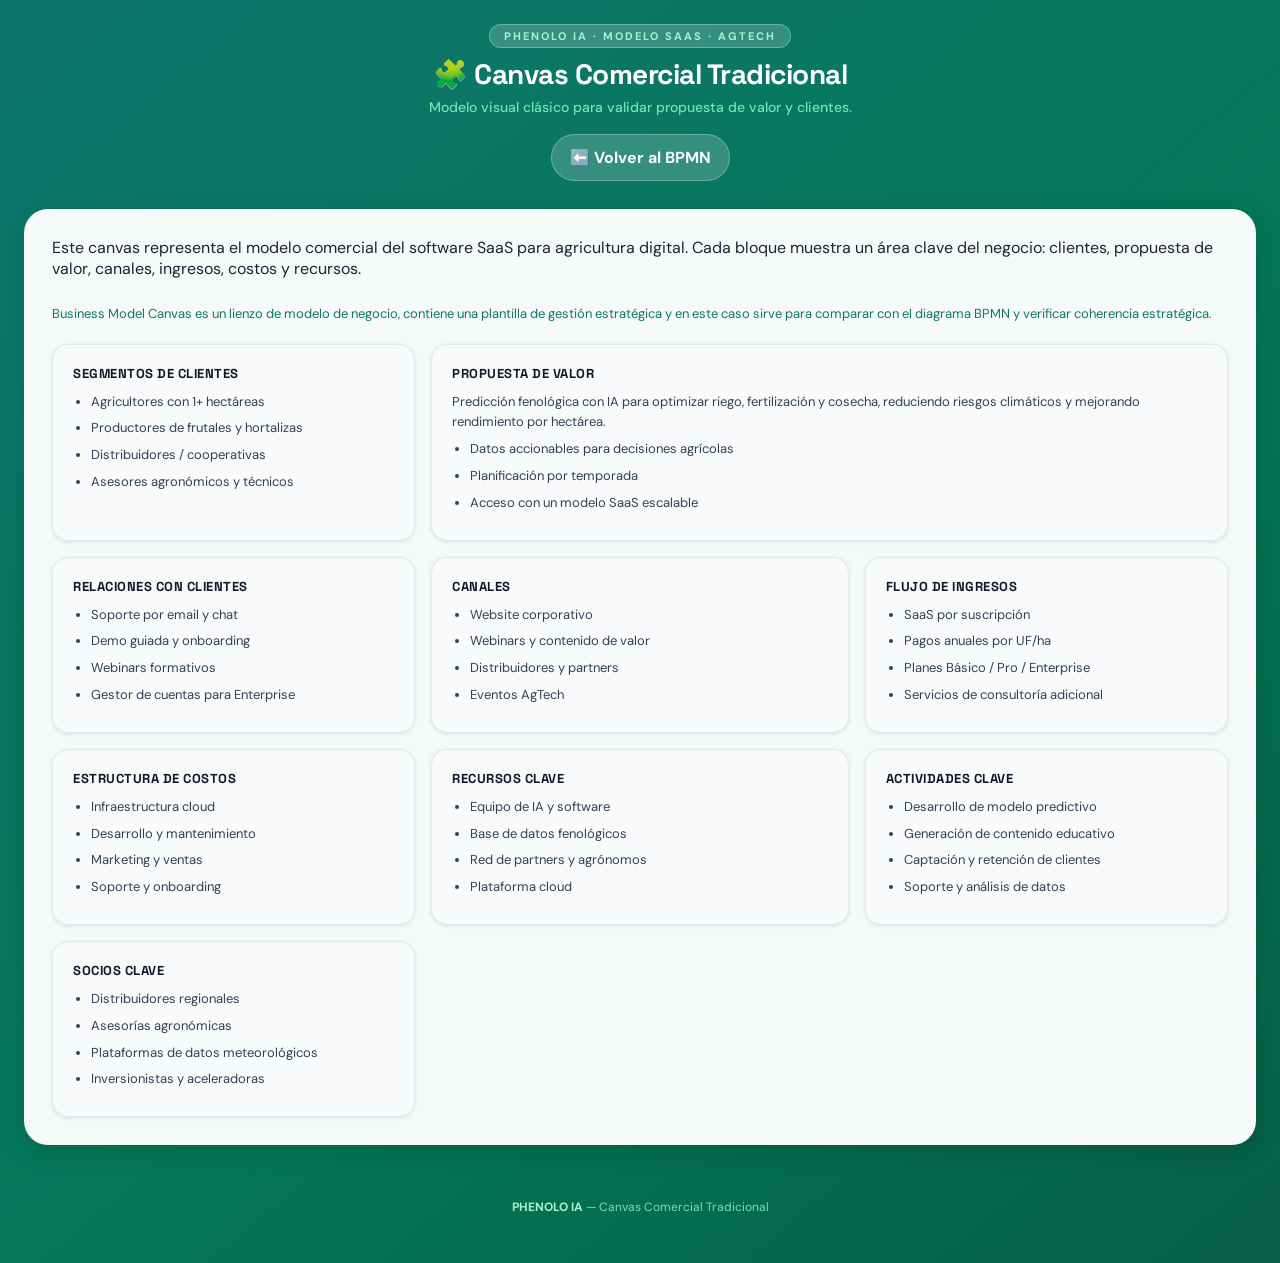
==== canvas.html @ 834e6bf3 "Agregar canvas comercial y actualizar estilos" ====
<!DOCTYPE html>
<html lang="es">
<head>
  <meta charset="UTF-8">
  <meta name="viewport" content="width=device-width, initial-scale=1.0">
  <title>PHENOLO IA — Canvas Comercial Tradicional</title>
  <link href="https://fonts.googleapis.com/css2?family=DM+Sans:wght@300;400;500;600;700&family=Space+Grotesk:wght@400;500;700&display=swap" rel="stylesheet">
  <link rel="stylesheet" href="index.css">
</head>
<body>

<header class="page-header">
  <div class="brand-tag">Phenolo IA · Modelo SaaS · AgTech</div>
  <h1>🧩 Canvas Comercial Tradicional</h1>
  <p class="subtitle">Modelo visual clásico para validar propuesta de valor y clientes.</p>
  <div class="page-actions">
    <a class="button" href="index.html">⬅️ Volver al BPMN</a>
  </div>
</header>

<main class="canvas-page">
  <div class="canvas-intro">
    <div>
      <p>Este canvas representa el modelo comercial del software SaaS para agricultura digital. Cada bloque muestra un área clave del negocio: clientes, propuesta de valor, canales, ingresos, costos y recursos.</p>
    </div>
    <div>
      <p class="canvas-note">Business Model Canvas es un lienzo de modelo de negocio, contiene una plantilla de gestión estratégica y en este caso sirve para comparar con el diagrama BPMN y verificar coherencia estratégica.</p>
    </div>
  </div>

  <div class="canvas-grid">
    <div class="canvas-block">
      <h2>Segmentos de clientes</h2>
      <ul>
        <li>Agricultores con 1+ hectáreas</li>
        <li>Productores de frutales y hortalizas</li>
        <li>Distribuidores / cooperativas</li>
        <li>Asesores agronómicos y técnicos</li>
      </ul>
    </div>
    <div class="canvas-block span-2">
      <h2>Propuesta de valor</h2>
      <p>Predicción fenológica con IA para optimizar riego, fertilización y cosecha, reduciendo riesgos climáticos y mejorando rendimiento por hectárea.</p>
      <ul>
        <li>Datos accionables para decisiones agrícolas</li>
        <li>Planificación por temporada</li>
        <li>Acceso con un modelo SaaS escalable</li>
      </ul>
    </div>
    <div class="canvas-block">
      <h2>Relaciones con clientes</h2>
      <ul>
        <li>Soporte por email y chat</li>
        <li>Demo guiada y onboarding</li>
        <li>Webinars formativos</li>
        <li>Gestor de cuentas para Enterprise</li>
      </ul>
    </div>

    <div class="canvas-block">
      <h2>Canales</h2>
      <ul>
        <li>Website corporativo</li>
        <li>Webinars y contenido de valor</li>
        <li>Distribuidores y partners</li>
        <li>Eventos AgTech</li>
      </ul>
    </div>
    <div class="canvas-block">
      <h2>Flujo de ingresos</h2>
      <ul>
        <li>SaaS por suscripción</li>
        <li>Pagos anuales por UF/ha</li>
        <li>Planes Básico / Pro / Enterprise</li>
        <li>Servicios de consultoría adicional</li>
      </ul>
    </div>
    <div class="canvas-block">
      <h2>Estructura de costos</h2>
      <ul>
        <li>Infraestructura cloud</li>
        <li>Desarrollo y mantenimiento</li>
        <li>Marketing y ventas</li>
        <li>Soporte y onboarding</li>
      </ul>
    </div>

    <div class="canvas-block">
      <h2>Recursos clave</h2>
      <ul>
        <li>Equipo de IA y software</li>
        <li>Base de datos fenológicos</li>
        <li>Red de partners y agrónomos</li>
        <li>Plataforma cloud</li>
      </ul>
    </div>
    <div class="canvas-block">
      <h2>Actividades clave</h2>
      <ul>
        <li>Desarrollo de modelo predictivo</li>
        <li>Generación de contenido educativo</li>
        <li>Captación y retención de clientes</li>
        <li>Soporte y análisis de datos</li>
      </ul>
    </div>
    <div class="canvas-block">
      <h2>Socios clave</h2>
      <ul>
        <li>Distribuidores regionales</li>
        <li>Asesorías agronómicas</li>
        <li>Plataformas de datos meteorológicos</li>
        <li>Inversionistas y aceleradoras</li>
      </ul>
    </div>
  </div>
</main>

<footer class="page-footer">
  <p><strong>PHENOLO IA</strong> — Canvas Comercial Tradicional</p>
</footer>

</body>
</html>
---- index.css ----
/* ============================================================
   PHENOLO IA — DIAGRAMA COMERCIAL SAAS
   Hoja de Estilos Principal
   ============================================================ */

/* ---- VARIABLES ---- */
:root {
  /* Colores por carril */
  --dir-bg: #e4f3f7;
  --dir-accent: #0d7a85;
  --dir-light: #f0f9fb;

  --mkt-bg: #fef6e4;
  --mkt-accent: #d97706;
  --mkt-light: #fffdf0;

  --cli-bg: #e6f2fb;
  --cli-accent: #2563eb;
  --cli-light: #f2f8fd;

  --cs-bg: #f0e8fa;
  --cs-accent: #7c3aed;
  --cs-light: #f8f3fc;

  --par-bg: #e6f7ee;
  --par-accent: #16a34a;
  --par-light: #f2fbf5;

  --canal-bg: #e0f4f1;
  --canal-accent: #0d7a85;
  --canal-light: #f0fbf9;

  /* Nodos */
  --node-radius: 8px;
  --shadow-sm: 0 1px 4px rgba(0,0,0,0.10);
  --shadow-md: 0 2px 10px rgba(0,0,0,0.13);
  --shadow-lg: 0 6px 24px rgba(0,0,0,0.15);

  /* Tipografía */
  --font-display: 'Space Grotesk', sans-serif;
  --font-body: 'DM Sans', sans-serif;
}

/* ---- RESET ---- */
*, *::before, *::after {
  box-sizing: border-box;
  margin: 0;
  padding: 0;
}

/* ============================================================
   GLOBAL
   ============================================================ */
body {
  font-family: var(--font-body);
  background: linear-gradient(140deg, #0f766e 0%, #047857 55%, #065f46 100%);
  min-height: 100vh;
  padding: 24px;
  color: #1a2535;
}

/* ============================================================
   CABECERA
   ============================================================ */
.page-header {
  text-align: center;
  margin-bottom: 28px;
}
.page-header .brand-tag {
  display: inline-block;
  background: rgba(255,255,255,0.18);
  color: #a7f3d0;
  font-size: 11px;
  font-weight: 700;
  letter-spacing: 2px;
  text-transform: uppercase;
  padding: 4px 14px;
  border-radius: 20px;
  margin-bottom: 10px;
  border: 1px solid rgba(167,243,208,0.4);
}
.page-header h1 {
  font-family: var(--font-display);
  font-size: 28px;
  color: #fff;
  letter-spacing: -0.5px;
  line-height: 1.2;
}
.page-header .subtitle {
  font-size: 14px;
  color: #6ee7b7;
  margin-top: 6px;
  font-weight: 500;
}
.page-actions {
  margin-top: 18px;
}
.button {
  display: inline-flex;
  align-items: center;
  justify-content: center;
  padding: 12px 18px;
  border-radius: 999px;
  background: rgba(255,255,255,0.18);
  color: #f8fafc;
  font-weight: 700;
  text-decoration: none;
  border: 1px solid rgba(255,255,255,0.28);
  transition: transform 0.2s ease, background 0.2s ease;
}
.button:hover {
  transform: translateY(-1px);
  background: rgba(255,255,255,0.28);
}
.canvas-page {
  max-width: 1240px;
  margin: 0 auto 32px;
  background: rgba(255,255,255,0.96);
  border-radius: 24px;
  padding: 28px;
  box-shadow: var(--shadow-lg);
}
.canvas-page .page-header {
  text-align: left;
}
.canvas-intro {
  display: flex;
  flex-wrap: wrap;
  align-items: center;
  justify-content: space-between;
  gap: 18px;
  margin-bottom: 22px;
}
.canvas-grid {
  display: grid;
  grid-template-columns: 1fr 1.15fr 1fr;
  gap: 16px;
}
.canvas-block {
  background: #f8fafc;
  border-radius: 16px;
  border: 1px solid #e2e8f0;
  padding: 20px;
  min-height: 130px;
  box-shadow: var(--shadow-sm);
}
.canvas-block h2 {
  font-family: var(--font-display);
  font-size: 13px;
  letter-spacing: 0.5px;
  text-transform: uppercase;
  margin-bottom: 10px;
  color: #0f172a;
}
.canvas-block p,
.canvas-block ul {
  font-size: 13px;
  line-height: 1.6;
  color: #334155;
}
.canvas-block ul {
  padding-left: 18px;
  margin-top: 6px;
}
.canvas-block li {
  margin-bottom: 6px;
}
.span-2 {
  grid-column: span 2;
}
.canvas-note {
  color: #0f766e;
  font-size: 13px;
  margin-top: 8px;
}
@media (max-width: 980px) {
  .pricing-section {
    grid-template-columns: 1fr;
  }
  .canvas-grid {
    grid-template-columns: 1fr;
  }
  .lane-label {
    min-width: 130px;
    width: 130px;
  }
}

/* ============================================================
   BANNER INVERSIÓN MARKETING
   ============================================================ */
.marketing-invest-banner {
  background: rgba(255,255,255,0.15);
  border: 1px solid rgba(167,243,208,0.4);
  border-radius: 10px;
  padding: 12px 20px;
  color: #d1fae5;
  font-size: 12.5px;
  margin-bottom: 18px;
  text-align: center;
  line-height: 1.6;
}
.marketing-invest-banner span {
  font-weight: 700;
  color: #a7f3d0;
}

/* ============================================================
   TARJETAS DE PRECIO
   ============================================================ */
.pricing-section {
  display: grid;
  grid-template-columns: repeat(3, 1fr);
  gap: 16px;
  margin-bottom: 18px;
}
.tier-card {
  background: white;
  border-radius: 12px;
  padding: 20px;
  box-shadow: var(--shadow-md);
  border-top: 4px solid;
  transition: transform 0.2s;
}
.tier-card:hover { transform: translateY(-2px); box-shadow: var(--shadow-lg); }
.tier-card.basic  { border-color: #10b981; }
.tier-card.pro    { border-color: #3b82f6; }
.tier-card.ent    { border-color: #8b5cf6; }

.tier-card h3 {
  font-family: var(--font-display);
  font-size: 16px;
  margin-bottom: 4px;
}
.tier-card.basic h3 { color: #059669; }
.tier-card.pro h3   { color: #2563eb; }
.tier-card.ent h3   { color: #7c3aed; }

.tier-card .price {
  font-size: 19px;
  font-weight: 700;
  color: #1f2937;
  margin: 6px 0 2px;
}
.tier-card .price-sub {
  font-size: 11px;
  color: #6b7280;
  margin-bottom: 2px;
}
.tier-card .price-usd {
  font-size: 10.5px;
  color: #9ca3af;
  background: #f9fafb;
  border: 1px solid #e5e7eb;
  border-radius: 4px;
  padding: 2px 7px;
  display: inline-block;
  margin-bottom: 10px;
}
.tier-card ul {
  list-style: none;
  padding: 0;
  margin-bottom: 10px;
}
.tier-card ul li {
  font-size: 12px;
  color: #6b7280;
  padding: 3px 0;
  border-bottom: 1px solid #f3f4f6;
  display: flex;
  align-items: center;
  gap: 6px;
}
.tier-card ul li::before {
  content: '•';
  font-weight: 900;
  font-size: 14px;
}
.tier-card.basic ul li::before  { color: #10b981; }
.tier-card.pro ul li::before    { color: #3b82f6; }
.tier-card.ent ul li::before    { color: #8b5cf6; }

.freemium-badge {
  display: inline-block;
  background: #ecfdf5;
  border: 1.5px solid #6ee7b7;
  color: #065f46;
  font-size: 10px;
  font-weight: 700;
  padding: 3px 10px;
  border-radius: 20px;
}

/* ============================================================
   CONTENEDOR PRINCIPAL (SWIM LANES)
   ============================================================ */
.main-card {
  background: white;
  border-radius: 14px;
  box-shadow: var(--shadow-lg);
  overflow: hidden;
  margin-bottom: 24px;
}

.diagram-scroll {
  overflow-x: auto;
}
.diagram {
  display: flex;
  flex-direction: column;
  min-width: 2100px;
}

/* ============================================================
   CARRILES (SWIM LANES)
   ============================================================ */
.lane {
  display: flex;
  align-items: stretch;
  border-bottom: 2px solid #e2e8f0;
}
.lane:last-child { border-bottom: none; }

/* Etiqueta lateral */
.lane-label {
  width: 168px;
  min-width: 168px;
  display: flex;
  flex-direction: column;
  justify-content: center;
  padding: 18px 14px;
  border-right: 4px solid;
}
.lane-label .lane-title {
  font-family: var(--font-display);
  font-size: 11.5px;
  font-weight: 700;
  letter-spacing: 0.6px;
  text-transform: uppercase;
}
.lane-label .lane-sub {
  font-size: 10px;
  opacity: 0.72;
  margin-top: 5px;
  line-height: 1.5;
}

/* Contenido del carril */
.lane-content {
  flex: 1;
  padding: 22px 28px;
  display: flex;
  flex-direction: column;
  gap: 18px;
}

/* Colores por carril */
.lane-dir .lane-label  { background: var(--dir-bg); border-color: var(--dir-accent); color: var(--dir-accent); }
.lane-dir .lane-content { background: var(--dir-light); }

.lane-mkt .lane-label  { background: var(--mkt-bg); border-color: var(--mkt-accent); color: var(--mkt-accent); }
.lane-mkt .lane-content { background: var(--mkt-light); }

.lane-cli .lane-label  { background: var(--cli-bg); border-color: var(--cli-accent); color: var(--cli-accent); }
.lane-cli .lane-content { background: var(--cli-light); }

.lane-cs .lane-label   { background: var(--cs-bg); border-color: var(--cs-accent); color: var(--cs-accent); }
.lane-cs .lane-content  { background: var(--cs-light); }

.lane-par .lane-label  { background: var(--par-bg); border-color: var(--par-accent); color: var(--par-accent); }
.lane-par .lane-content { background: var(--par-light); }

.lane-canal .lane-label  { background: var(--canal-bg); border-color: var(--canal-accent); color: var(--canal-accent); }
.lane-canal .lane-content { background: var(--canal-light); }

/* ============================================================
   FILAS DE FLUJO
   ============================================================ */
.flow-row {
  display: flex;
  align-items: center;
  flex-wrap: nowrap;
  gap: 0;
}
.branch-col {
  display: flex;
  flex-direction: column;
  gap: 10px;
}

/* ============================================================
   NODOS (TAREAS)
   ============================================================ */
.node {
  background: white;
  border: 2px solid #cbd5e1;
  border-radius: var(--node-radius);
  padding: 10px 14px;
  min-width: 135px;
  max-width: 174px;
  text-align: center;
  box-shadow: var(--shadow-sm);
  flex-shrink: 0;
  transition: box-shadow 0.15s;
}
.node:hover { box-shadow: var(--shadow-md); }

.node-title {
  font-family: var(--font-display);
  font-size: 11.5px;
  font-weight: 600;
  line-height: 1.3;
  color: #1a2535;
}
.node-detail {
  font-size: 9.5px;
  color: #64748b;
  margin-top: 5px;
  line-height: 1.45;
}
.node-tag {
  display: inline-block;
  font-size: 8.5px;
  background: #e2e8f0;
  color: #475569;
  border-radius: 4px;
  padding: 2px 6px;
  margin-top: 5px;
}

/* Variantes de nodo */
.node-teal   { border-color: #0d7a85; background: #e8f5f7; }
.node-teal .node-title   { color: #0a5a63; }

.node-blue   { border-color: #2563eb; background: #eff6ff; }
.node-blue .node-title   { color: #1e40af; }

.node-orange { border-color: #d97706; background: #fffbeb; }
.node-orange .node-title { color: #92400e; }

.node-green  { border-color: #16a34a; background: #f0fdf4; }
.node-green .node-title  { color: #14532d; }

.node-purple { border-color: #7c3aed; background: #f5f3ff; }
.node-purple .node-title { color: #4c1d95; }

.node-red    { border-color: #dc2626; background: #fef2f2; }
.node-red .node-title    { color: #7f1d1d; }

.node-dark   { border-color: #374151; background: #f3f4f6; }
.node-dark .node-title   { color: #111827; }

.node-success { border-color: #16a34a; background: #16a34a; box-shadow: 0 2px 8px rgba(22,163,74,.3); }
.node-success .node-title  { color: white; }
.node-success .node-detail { color: #bbf7d0; }

.node-churn  { border-color: #dc2626; background: #dc2626; box-shadow: 0 2px 8px rgba(220,38,38,.3); }
.node-churn .node-title  { color: white; }
.node-churn .node-detail { color: #fecaca; }

/* ============================================================
   DIAMANTES (GATEWAYS)
   ============================================================ */
.diamond-wrap {
  display: flex;
  align-items: center;
  justify-content: center;
  width: 64px;
  height: 64px;
  flex-shrink: 0;
}
.diamond {
  width: 46px;
  height: 46px;
  background: white;
  border: 2px solid #94a3b8;
  transform: rotate(45deg);
  display: flex;
  align-items: center;
  justify-content: center;
  box-shadow: var(--shadow-sm);
}
.diamond span {
  transform: rotate(-45deg);
  font-size: 9px;
  font-weight: 700;
  color: #475569;
  text-align: center;
  display: block;
  width: 38px;
  line-height: 1.25;
}
.d-orange  { border-color: #d97706; background: #fffbeb; }
.d-orange span { color: #92400e; }
.d-blue    { border-color: #2563eb; background: #eff6ff; }
.d-blue span   { color: #1e40af; }
.d-purple  { border-color: #7c3aed; background: #f5f3ff; }
.d-purple span { color: #4c1d95; }
.d-green   { border-color: #16a34a; background: #f0fdf4; }
.d-green span  { color: #14532d; }

/* ============================================================
   CÍRCULOS (EVENTOS BPMN)
   ============================================================ */
.ev-start {
  width: 46px;
  height: 46px;
  border-radius: 50%;
  background: #16a34a;
  display: flex;
  align-items: center;
  justify-content: center;
  font-size: 18px;
  color: white;
  flex-shrink: 0;
  box-shadow: 0 2px 10px rgba(22,163,74,.35);
}
.ev-end {
  width: 46px;
  height: 46px;
  border-radius: 50%;
  border: 4px solid #16a34a;
  background: white;
  display: flex;
  align-items: center;
  justify-content: center;
  font-size: 16px;
  color: #16a34a;
  flex-shrink: 0;
  box-shadow: 0 2px 10px rgba(22,163,74,.2);
}

/* ============================================================
   CONECTORES (FLECHAS)
   ============================================================ */
.arr {
  display: flex;
  align-items: center;
  flex-shrink: 0;
}
.arr .line {
  height: 2px;
  width: 30px;
}
.arr .head {
  font-size: 10px;
  margin-left: -2px;
  line-height: 1;
}

/* Colores de flechas */
.arr.c-dark   .line { background: #374151; }
.arr.c-dark   .head { color: #374151; }
.arr.c-teal   .line { background: #0d7a85; }
.arr.c-teal   .head { color: #0d7a85; }
.arr.c-blue   .line { background: #2563eb; }
.arr.c-blue   .head { color: #2563eb; }
.arr.c-orange .line { background: #d97706; }
.arr.c-orange .head { color: #d97706; }
.arr.c-green  .line { background: #16a34a; }
.arr.c-green  .head { color: #16a34a; }
.arr.c-purple .line { background: #7c3aed; }
.arr.c-purple .head { color: #7c3aed; }
.arr.c-red    .line { background: #dc2626; }
.arr.c-red    .head { color: #dc2626; }

/* Estilos de línea */
.arr.dashed.c-dark   .line { background: repeating-linear-gradient(90deg,#374151 0,#374151 4px,transparent 4px,transparent 9px); }
.arr.dashed.c-blue   .line { background: repeating-linear-gradient(90deg,#2563eb 0,#2563eb 4px,transparent 4px,transparent 9px); }
.arr.dashed.c-green  .line { background: repeating-linear-gradient(90deg,#16a34a 0,#16a34a 4px,transparent 4px,transparent 9px); }
.arr.dashed.c-orange .line { background: repeating-linear-gradient(90deg,#d97706 0,#d97706 4px,transparent 4px,transparent 9px); }
.arr.dashed.c-red    .line { background: repeating-linear-gradient(90deg,#dc2626 0,#dc2626 4px,transparent 4px,transparent 9px); }
.arr.dashed.c-purple .line { background: repeating-linear-gradient(90deg,#7c3aed 0,#7c3aed 4px,transparent 4px,transparent 9px); }
.arr.dashed.c-teal   .line { background: repeating-linear-gradient(90deg,#0d7a85 0,#0d7a85 4px,transparent 4px,transparent 9px); }

/* ============================================================
   NOTA / CALLOUT
   ============================================================ */
.note-bubble {
  background: #fffbeb;
  border: 1.5px dashed #f59e0b;
  border-radius: 8px;
  padding: 8px 12px;
  font-size: 9.5px;
  color: #78350f;
  max-width: 148px;
  flex-shrink: 0;
  line-height: 1.5;
}

/* ============================================================
   SPACER
   ============================================================ */
.sp { flex-shrink: 0; }

/* ============================================================
   LEYENDA DEL DIAGRAMA
   ============================================================ */
.diagram-legend {
  display: flex;
  gap: 22px;
  flex-wrap: wrap;
  align-items: center;
  padding: 16px 28px;
  background: #f8fafc;
  border-top: 2px solid #e2e8f0;
}
.legend-title {
  font-family: var(--font-display);
  font-size: 11px;
  font-weight: 700;
  color: #374151;
  margin-right: 4px;
}
.leg-item {
  display: flex;
  align-items: center;
  gap: 7px;
  font-size: 10px;
  color: #475569;
  font-weight: 500;
}
.leg-line { height: 2px; width: 26px; }
.leg-solid  { background: #374151; }
.leg-b-dash { background: repeating-linear-gradient(90deg,#2563eb 0,#2563eb 4px,transparent 4px,transparent 9px); }
.leg-r-dash { background: repeating-linear-gradient(90deg,#dc2626 0,#dc2626 4px,transparent 4px,transparent 9px); }
.leg-g-dash { background: repeating-linear-gradient(90deg,#16a34a 0,#16a34a 4px,transparent 4px,transparent 9px); }
.leg-diamond {
  width: 14px; height: 14px;
  border: 2px solid #94a3b8;
  background: white;
  transform: rotate(45deg);
}
.leg-circle {
  width: 14px; height: 14px;
  border-radius: 50%;
  border: 2px solid #16a34a;
  background: white;
}

/* ============================================================
   SECCIONES INFERIORES
   ============================================================ */
.info-sections {
  display: grid;
  gap: 20px;
  margin-bottom: 24px;
}

.info-panel {
  background: white;
  border-radius: 12px;
  box-shadow: var(--shadow-md);
  overflow: hidden;
}
.info-panel-header {
  padding: 16px 22px;
  display: flex;
  align-items: center;
  gap: 10px;
}
.info-panel-header h2 {
  font-family: var(--font-display);
  font-size: 16px;
  font-weight: 700;
}
.info-panel-body {
  padding: 20px 22px;
}

/* Colores de paneles */
.panel-finance .info-panel-header { background: #f0fdf4; border-bottom: 2px solid #bbf7d0; }
.panel-finance .info-panel-header h2 { color: #14532d; }
.panel-gtm     .info-panel-header { background: #fffbeb; border-bottom: 2px solid #fde68a; }
.panel-gtm     .info-panel-header h2 { color: #78350f; }
.panel-ops     .info-panel-header { background: #eff6ff; border-bottom: 2px solid #bfdbfe; }
.panel-ops     .info-panel-header h2 { color: #1e3a8a; }
.panel-risk    .info-panel-header { background: #fef2f2; border-bottom: 2px solid #fecaca; }
.panel-risk    .info-panel-header h2 { color: #7f1d1d; }
.panel-metrics .info-panel-header { background: #f0fdf4; border-bottom: 2px solid #bbf7d0; }
.panel-metrics .info-panel-header h2 { color: #14532d; }

/* Grilla de proyecciones financieras */
.fin-grid {
  display: grid;
  grid-template-columns: repeat(3, 1fr);
  gap: 20px;
}
.fin-col h3 {
  font-family: var(--font-display);
  font-size: 14px;
  color: #065f46;
  margin-bottom: 10px;
  padding-bottom: 6px;
  border-bottom: 2px solid #a7f3d0;
}
.fin-col ul {
  list-style: none;
  padding: 0;
}
.fin-col ul li {
  font-size: 12.5px;
  color: #047857;
  padding: 4px 0;
  border-bottom: 1px dashed #d1fae5;
  display: flex;
  justify-content: space-between;
  gap: 8px;
}
.fin-col ul li strong { color: #065f46; }

/* Grilla GTM */
.gtm-grid {
  display: grid;
  grid-template-columns: 1fr 1fr;
  gap: 20px;
}
.gtm-col h3 {
  font-family: var(--font-display);
  font-size: 14px;
  color: #92400e;
  margin-bottom: 10px;
  padding-bottom: 6px;
  border-bottom: 2px solid #fde68a;
}
.gtm-col ul {
  list-style: none;
  padding: 0;
}
.gtm-col ul li {
  font-size: 12.5px;
  color: #78350f;
  padding: 4px 0;
  border-bottom: 1px dashed #fef3c7;
}
.gtm-col ul li strong { color: #92400e; }

/* Grilla operaciones */
.ops-grid {
  display: grid;
  grid-template-columns: repeat(3, 1fr);
  gap: 20px;
}
.ops-col h3 {
  font-family: var(--font-display);
  font-size: 13px;
  color: #1e40af;
  margin-bottom: 10px;
  padding-bottom: 6px;
  border-bottom: 2px solid #bfdbfe;
}
.ops-col ul {
  list-style: none;
  padding: 0;
}
.ops-col ul li {
  font-size: 12px;
  color: #1e3a8a;
  padding: 3px 0;
  border-bottom: 1px dashed #dbeafe;
}
.ops-col ul li strong { color: #1e40af; }

/* Lista de riesgos */
.risk-list {
  list-style: none;
  padding: 0;
  display: grid;
  grid-template-columns: 1fr 1fr;
  gap: 10px;
}
.risk-list li {
  font-size: 12.5px;
  color: #7f1d1d;
  background: #fff1f2;
  border-left: 3px solid #dc2626;
  padding: 8px 12px;
  border-radius: 0 6px 6px 0;
  line-height: 1.5;
}
.risk-list li strong { color: #991b1b; }

/* Grilla de métricas KPI */
.metrics-grid {
  display: grid;
  grid-template-columns: repeat(5, 1fr);
  gap: 14px;
}
.metric-card {
  background: #f8fafc;
  border: 1.5px solid #e2e8f0;
  border-radius: 10px;
  padding: 14px 12px;
  text-align: center;
  transition: transform 0.15s, box-shadow 0.15s;
}
.metric-card:hover { transform: translateY(-2px); box-shadow: var(--shadow-md); }
.metric-card .metric-label {
  font-size: 10px;
  font-weight: 700;
  text-transform: uppercase;
  letter-spacing: 0.5px;
  color: #64748b;
  margin-bottom: 6px;
}
.metric-card .metric-val {
  font-family: var(--font-display);
  font-size: 17px;
  font-weight: 700;
  color: #065f46;
  line-height: 1.2;
}
.metric-card .metric-sub {
  font-size: 10px;
  color: #94a3b8;
  margin-top: 4px;
}
.metric-card.m-warn .metric-val { color: #d97706; }
.metric-card.m-danger .metric-val { color: #dc2626; }
.metric-card.m-info .metric-val { color: #2563eb; }
.metric-card.m-purple .metric-val { color: #7c3aed; }

/* ============================================================
   PIE DE PÁGINA
   ============================================================ */
.page-footer {
  text-align: center;
  padding: 20px;
  color: #6ee7b7;
  font-size: 12px;
  line-height: 1.8;
}
.page-footer strong { color: #a7f3d0; }

/* ============================================================
   RESPONSIVE
   ============================================================ */
@media (max-width: 900px) {
  .pricing-section { grid-template-columns: 1fr; }
  .fin-grid         { grid-template-columns: 1fr; }
  .gtm-grid         { grid-template-columns: 1fr; }
  .ops-grid         { grid-template-columns: 1fr; }
  .risk-list        { grid-template-columns: 1fr; }
  .metrics-grid     { grid-template-columns: repeat(2, 1fr); }
  .page-header h1   { font-size: 20px; }
}
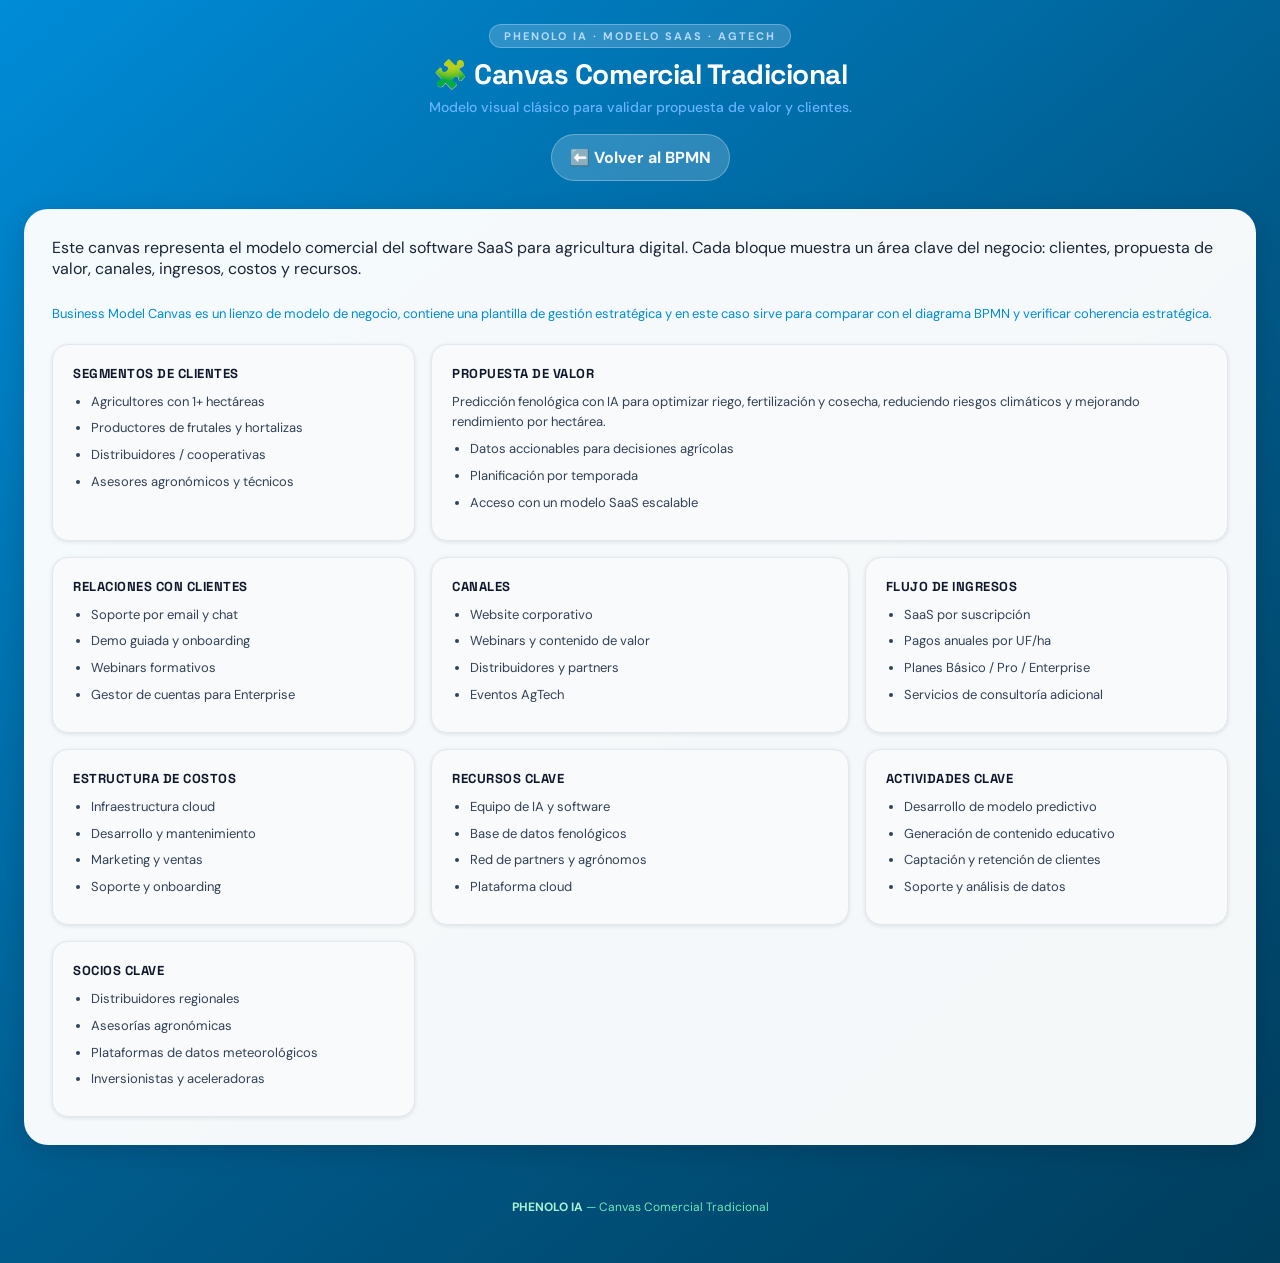
==== commit 6b1dbb61: "Separar estilos canvas: crear canvas.css y actualizar referencias" ====
--- a/canvas.html
+++ b/canvas.html
@@ -5,7 +5,7 @@
   <meta name="viewport" content="width=device-width, initial-scale=1.0">
   <title>PHENOLO IA — Canvas Comercial Tradicional</title>
   <link href="https://fonts.googleapis.com/css2?family=DM+Sans:wght@300;400;500;600;700&family=Space+Grotesk:wght@400;500;700&display=swap" rel="stylesheet">
-  <link rel="stylesheet" href="index.css">
+  <link rel="stylesheet" href="canvas.css">
 </head>
 <body>
 
--- a/canvas.css
+++ b/canvas.css
@@ -0,0 +1,196 @@
+/* ============================================================
+   PHENOLO IA — CANVAS COMERCIAL
+   Hoja de Estilos Principal
+   ============================================================ */
+
+/* ---- VARIABLES ---- */
+:root {
+  /* Colores por carril */
+  --dir-bg: #e6f3ff;
+  --dir-accent: #008cd8;
+  --dir-light: #f0f9ff;
+
+  --mkt-bg: #e0f0ff;
+  --mkt-accent: #0066cc;
+  --mkt-light: #f0f7ff;
+
+  --cli-bg: #d9e8ff;
+  --cli-accent: #004499;
+  --cli-light: #ecf2ff;
+
+  --cs-bg: #cce0ff;
+  --cs-accent: #002266;
+  --cs-light: #e6f0ff;
+
+  --par-bg: #b3d1ff;
+  --par-accent: #001133;
+  --par-light: #d9e6ff;
+
+  --canal-bg: #99c2ff;
+  --canal-accent: #008cd8;
+  --canal-light: #cce4ff;
+
+  /* Nodos */
+  --node-radius: 8px;
+  --shadow-sm: 0 1px 4px rgba(0,0,0,0.10);
+  --shadow-md: 0 2px 10px rgba(0,0,0,0.13);
+  --shadow-lg: 0 6px 24px rgba(0,0,0,0.15);
+
+  /* Tipografía */
+  --font-display: 'Space Grotesk', sans-serif;
+  --font-body: 'DM Sans', sans-serif;
+}
+
+/* ---- RESET ---- */
+*, *::before, *::after {
+  box-sizing: border-box;
+  margin: 0;
+  padding: 0;
+}
+
+/* ============================================================
+   GLOBAL
+   ============================================================ */
+body {
+  font-family: var(--font-body);
+  background: linear-gradient(140deg, #008cd8 0%, #005a8a 55%, #003d5c 100%);
+  min-height: 100vh;
+  padding: 24px;
+  color: #1a2535;
+}
+
+/* ============================================================
+   CABECERA
+   ============================================================ */
+.page-header {
+  text-align: center;
+  margin-bottom: 28px;
+}
+.page-header .brand-tag {
+  display: inline-block;
+  background: rgba(255,255,255,0.18);
+  color: #b3d9ff;
+  font-size: 11px;
+  font-weight: 700;
+  letter-spacing: 2px;
+  text-transform: uppercase;
+  padding: 4px 14px;
+  border-radius: 20px;
+  margin-bottom: 10px;
+  border: 1px solid rgba(179,217,255,0.4);
+}
+.page-header h1 {
+  font-family: var(--font-display);
+  font-size: 28px;
+  color: #fff;
+  letter-spacing: -0.5px;
+  line-height: 1.2;
+}
+.page-header .subtitle {
+  font-size: 14px;
+  color: #66b3ff;
+  margin-top: 6px;
+  font-weight: 500;
+}
+.page-actions {
+  margin-top: 18px;
+}
+.button {
+  display: inline-flex;
+  align-items: center;
+  justify-content: center;
+  padding: 12px 18px;
+  border-radius: 999px;
+  background: rgba(255,255,255,0.18);
+  color: #f8fafc;
+  font-weight: 700;
+  text-decoration: none;
+  border: 1px solid rgba(255,255,255,0.28);
+  transition: transform 0.2s ease, background 0.2s ease;
+}
+.button:hover {
+  transform: translateY(-1px);
+  background: rgba(255,255,255,0.28);
+}
+.canvas-page {
+  max-width: 1240px;
+  margin: 0 auto 32px;
+  background: rgba(255,255,255,0.96);
+  border-radius: 24px;
+  padding: 28px;
+  box-shadow: var(--shadow-lg);
+}
+.canvas-page .page-header {
+  text-align: left;
+}
+.canvas-intro {
+  display: flex;
+  flex-wrap: wrap;
+  align-items: center;
+  justify-content: space-between;
+  gap: 18px;
+  margin-bottom: 22px;
+}
+.canvas-grid {
+  display: grid;
+  grid-template-columns: 1fr 1.15fr 1fr;
+  gap: 16px;
+}
+.canvas-block {
+  background: #f8fafc;
+  border-radius: 16px;
+  border: 1px solid #e2e8f0;
+  padding: 20px;
+  min-height: 130px;
+  box-shadow: var(--shadow-sm);
+}
+.canvas-block h2 {
+  font-family: var(--font-display);
+  font-size: 13px;
+  letter-spacing: 0.5px;
+  text-transform: uppercase;
+  margin-bottom: 10px;
+  color: #0f172a;
+}
+.canvas-block p,
+.canvas-block ul {
+  font-size: 13px;
+  line-height: 1.6;
+  color: #334155;
+}
+.canvas-block ul {
+  padding-left: 18px;
+  margin-top: 6px;
+}
+.canvas-block li {
+  margin-bottom: 6px;
+}
+.span-2 {
+  grid-column: span 2;
+}
+.canvas-note {
+  color: #008cd8;
+  font-size: 13px;
+  margin-top: 8px;
+}
+
+/* ============================================================
+   PIE DE PÁGINA
+   ============================================================ */
+.page-footer {
+  text-align: center;
+  padding: 20px;
+  color: #6ee7b7;
+  font-size: 12px;
+  line-height: 1.8;
+}
+.page-footer strong { color: #a7f3d0; }
+
+/* ============================================================
+   RESPONSIVE
+   ============================================================ */
+@media (max-width: 980px) {
+  .canvas-grid {
+    grid-template-columns: 1fr;
+  }
+}
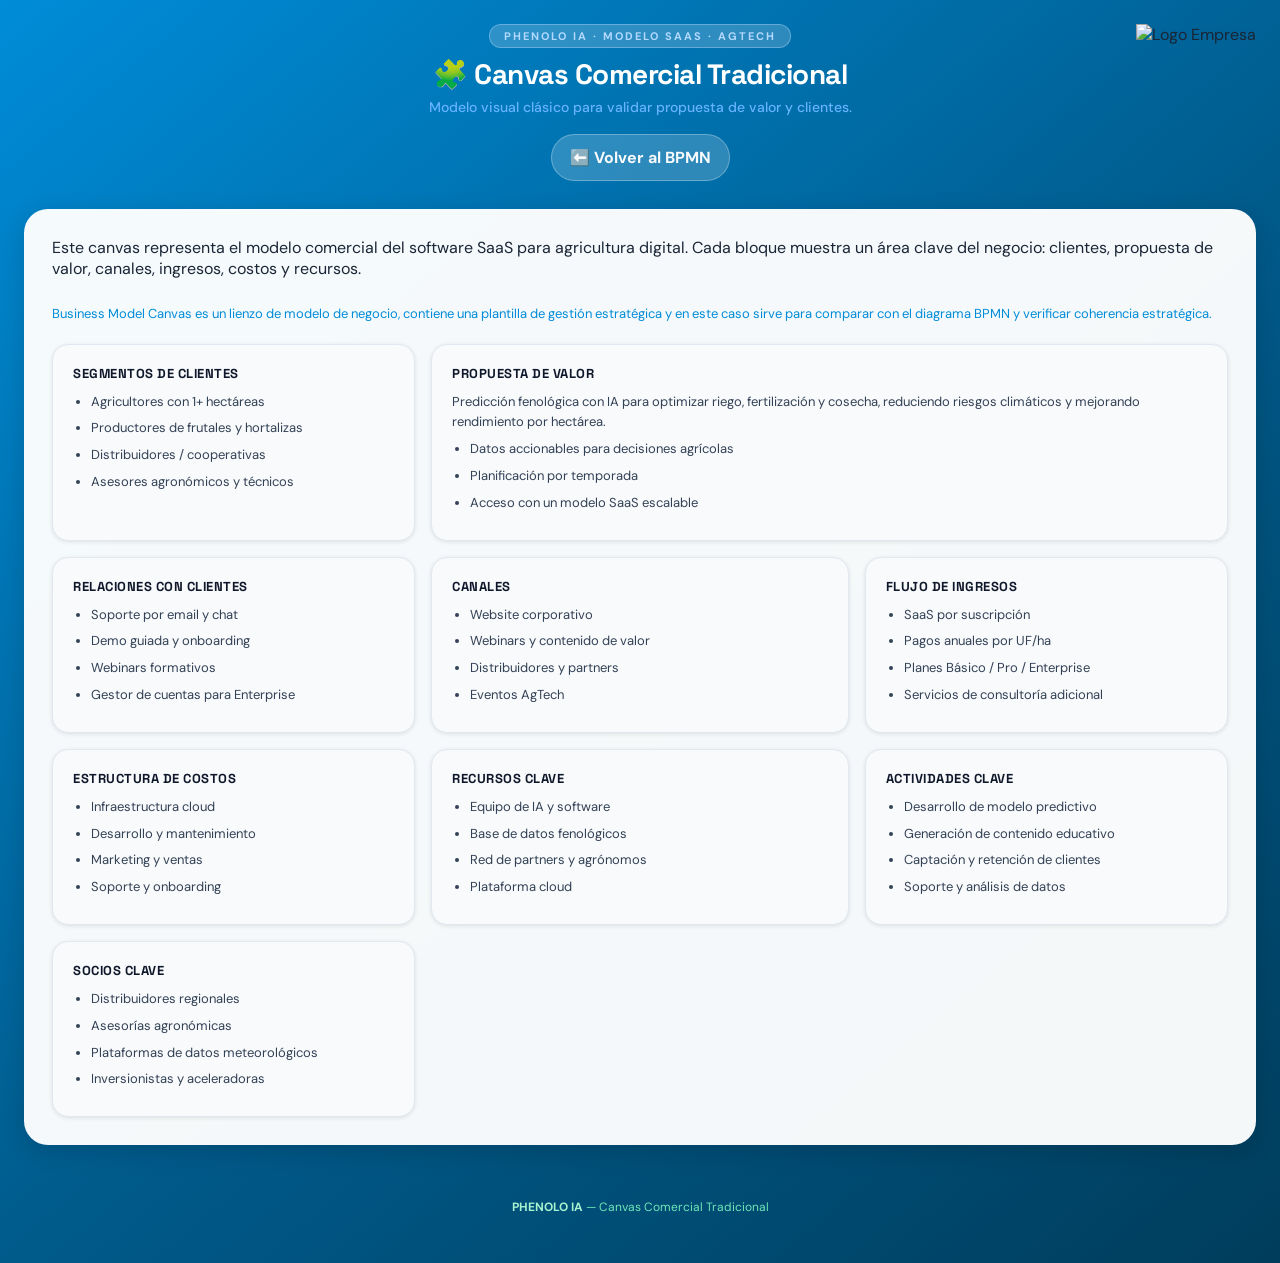
==== commit 6576efd1: "Agregar logo en esquina derecha y centrar texto del header" ====
--- a/canvas.html
+++ b/canvas.html
@@ -10,6 +10,7 @@
 <body>
 
 <header class="page-header">
+  <img src="src/image/Artificyan-Logo-bloque-cyan-negro.png" alt="Logo Empresa" class="logo">
   <div class="brand-tag">Phenolo IA · Modelo SaaS · AgTech</div>
   <h1>🧩 Canvas Comercial Tradicional</h1>
   <p class="subtitle">Modelo visual clásico para validar propuesta de valor y clientes.</p>
--- a/canvas.css
+++ b/canvas.css
@@ -63,10 +63,16 @@
    CABECERA
    ============================================================ */
 .page-header {
+  position: relative;
   text-align: center;
   margin-bottom: 28px;
-}
-.page-header .brand-tag {
+}.logo {
+  position: absolute;
+  top: 0;
+  right: 0;
+  width: 120px;
+  height: auto;
+}.page-header .brand-tag {
   display: inline-block;
   background: rgba(255,255,255,0.18);
   color: #b3d9ff;
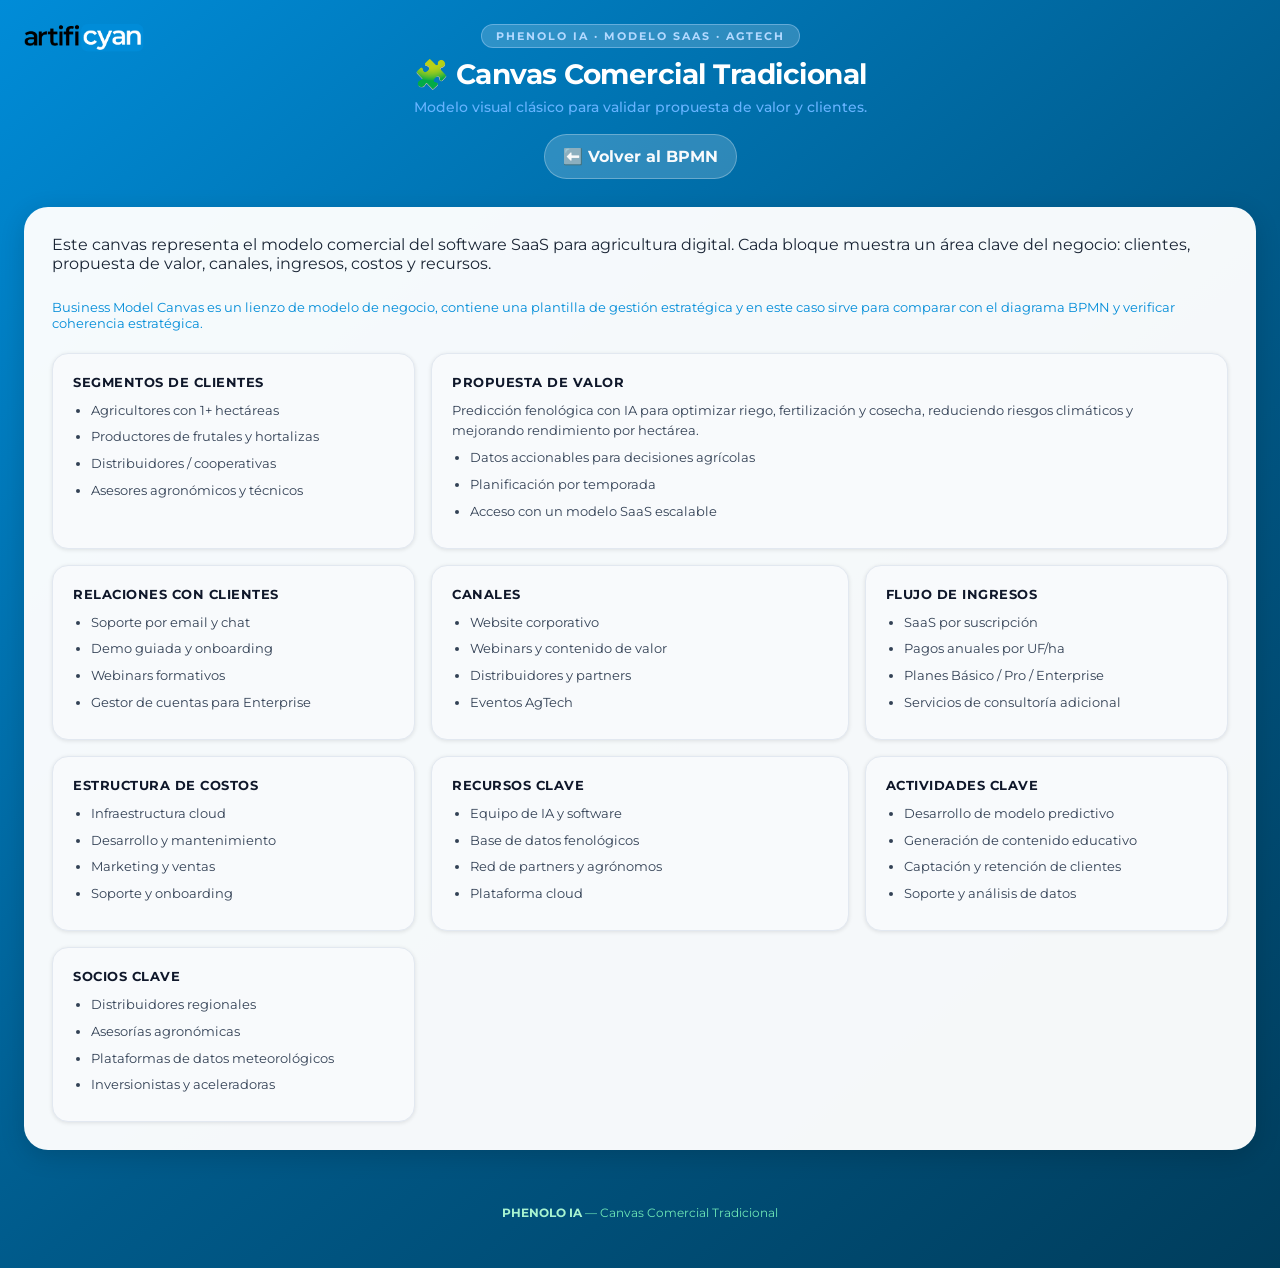
==== commit 590f4468: "Cambiar fuente a Montserrat Regular para títulos y cuerpo de texto" ====
--- a/canvas.html
+++ b/canvas.html
@@ -4,7 +4,7 @@
   <meta charset="UTF-8">
   <meta name="viewport" content="width=device-width, initial-scale=1.0">
   <title>PHENOLO IA — Canvas Comercial Tradicional</title>
-  <link href="https://fonts.googleapis.com/css2?family=DM+Sans:wght@300;400;500;600;700&family=Space+Grotesk:wght@400;500;700&display=swap" rel="stylesheet">
+  <link href="https://fonts.googleapis.com/css2?family=Montserrat:wght@400;500;600;700&display=swap" rel="stylesheet">
   <link rel="stylesheet" href="canvas.css">
 </head>
 <body>
--- a/canvas.css
+++ b/canvas.css
@@ -37,8 +37,8 @@
   --shadow-lg: 0 6px 24px rgba(0,0,0,0.15);
 
   /* Tipografía */
-  --font-display: 'Space Grotesk', sans-serif;
-  --font-body: 'DM Sans', sans-serif;
+  --font-display: 'Montserrat', sans-serif;
+  --font-body: 'Montserrat', sans-serif;
 }
 
 /* ---- RESET ---- */
@@ -69,7 +69,7 @@
 }.logo {
   position: absolute;
   top: 0;
-  right: 0;
+  left: 0;
   width: 120px;
   height: auto;
 }.page-header .brand-tag {
@@ -102,7 +102,7 @@
   margin-top: 18px;
 }
 .button {
-  display: inline-flex;
+display: inline-flex;
   align-items: center;
   justify-content: center;
   padding: 12px 18px;
